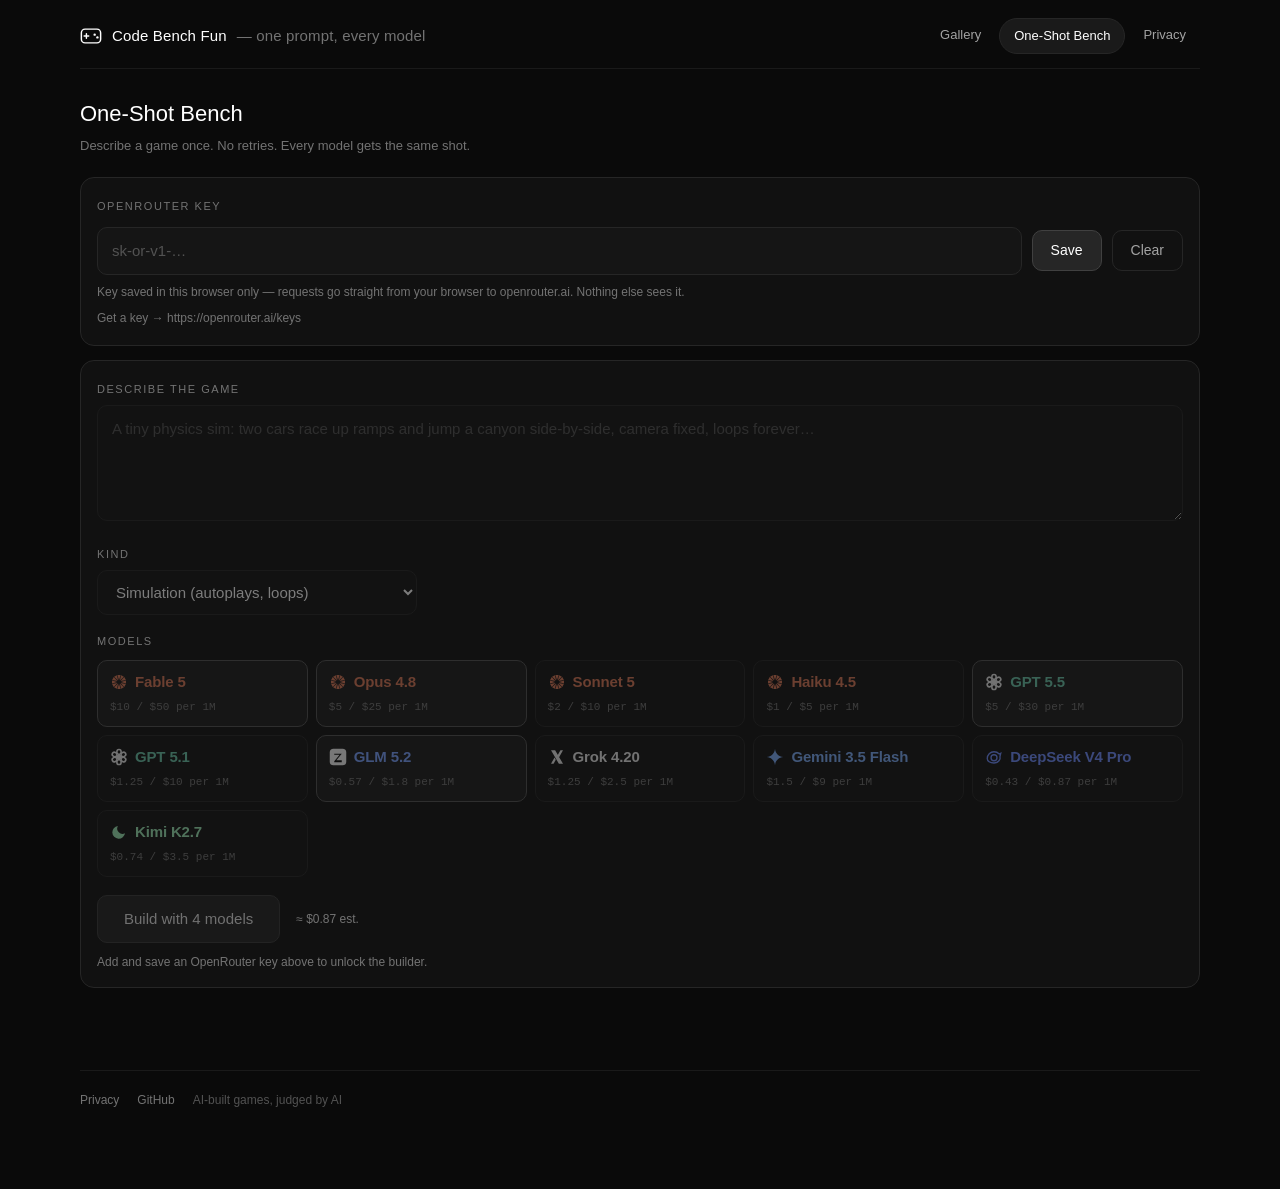
==== bench.html @ d4af56a5 "Bench page, runner, reel/viewport fit, ESC exit, cache-busting, .env.local key support Co-Authored-B" ====
<!doctype html>
<html lang="en">
<head>
<meta charset="utf-8">
<meta name="viewport" content="width=device-width, initial-scale=1">
<title>One-Shot Bench — Code Bench Fun</title>
<link rel="stylesheet" href="assets/site.css?v=3">
<style>
  /* ---------- bench.html page-specific styles ---------- */

  .page-head { margin-bottom: 22px; }
  .page-head .page-sub { margin-top: 6px; font-size: 13px; }

  .card + .card { margin-top: 14px; }

  /* key card */
  .key-row { display: flex; align-items: center; gap: 10px; flex-wrap: wrap; margin: 10px 0 8px; }
  #keyInput { flex: 1 1 260px; min-width: 200px; }
  input[type=password] {
    width: 100%; background: rgba(23,23,23,.8); border: 1px solid var(--border);
    border-radius: var(--r-sm); color: var(--t-hero); padding: 12px 14px; font: inherit;
    outline: none; transition: border-color .2s var(--ease);
  }
  input[type=password]:focus { border-color: #525252; }
  #keyPill[hidden] { display: none; }
  .key-status { font-size: 12px; margin-top: 2px; }
  .key-get { display: inline-block; margin-top: 8px; font-size: 12px; }
  .key-get:hover { color: var(--t-hero); }

  /* composer */
  #promptInput { resize: vertical; }
  .composer-row { display: flex; gap: 16px; margin: 14px 0; flex-wrap: wrap; }
  .kind-wrap { max-width: 320px; flex: 1 1 240px; }
  .kind-wrap select { margin-top: 6px; }

  .modelpicker {
    display: grid; grid-template-columns: repeat(auto-fill, minmax(180px, 1fr));
    gap: 8px; margin: 8px 0 18px;
  }
  .modelpicker.disabled .modelcard { pointer-events: none; opacity: .45; }
  .modelcard {
    display: flex; flex-direction: column; align-items: flex-start; gap: 6px;
    background: var(--card); border: 1px solid var(--border); border-radius: var(--r-sm);
    padding: 10px 12px; text-align: left; width: 100%; transition: all .2s var(--ease);
  }
  .modelcard:hover { border-color: var(--border-hi); }
  .modelcard.on { border-color: #525252; background: var(--raise); }
  .modelcard .price { font-size: 11px; color: var(--t-dim); white-space: nowrap; }

  .build-row { display: flex; align-items: center; gap: 16px; flex-wrap: wrap; margin-top: 4px; }
  .build-btn { padding: 12px 26px; font-size: 15px; }
  .est-note { font-size: 12px; }
  .key-hint { font-size: 12px; margin-top: 10px; }

  textarea:disabled, select:disabled, input:disabled { opacity: .45; }

  @keyframes shakeX {
    10%, 90% { transform: translateX(-1px); }
    20%, 80% { transform: translateX(2px); }
    30%, 50%, 70% { transform: translateX(-4px); }
    40%, 60% { transform: translateX(4px); }
  }
  .shake { animation: shakeX .4s var(--ease); }

  /* run grid extras */
  #runGrid { margin-top: 22px; }
  .panel-sub .judge { color: var(--t-hero); opacity: 0; transition: opacity .4s var(--ease); }
  .panel-sub .judge.show { opacity: 1; }
  .frame .building {
    position: absolute; inset: 0; display: flex; align-items: center; justify-content: center;
    opacity: .3; animation: pulse 1.6s ease-in-out infinite;
  }
  @keyframes pulse { 0%, 100% { opacity: .12; } 50% { opacity: .5; } }

  /* summary */
  .summary-actions { margin-top: 16px; }
  .actions-row { display: flex; gap: 10px; flex-wrap: wrap; }
  .hint-line { font-size: 12px; margin-top: 10px; }

  @media (max-width: 720px) {
    .composer-row { flex-direction: column; gap: 10px; }
    .kind-wrap { max-width: none; }
    .modelpicker { grid-template-columns: repeat(auto-fill, minmax(140px, 1fr)); }
    .key-row { flex-direction: column; align-items: stretch; }
    .build-row { flex-direction: column; align-items: flex-start; }
  }
</style>
</head>
<body>

<div class="wrap" id="wrap">
  <div id="content"></div>
</div>

<script src="assets/site.js?v=3"></script>
<script>
(function () {
  "use strict";

  document.getElementById("content").insertAdjacentHTML("beforebegin", CBF.topbar("bench.html"));

  var content = document.getElementById("content");

  var LS_KEY = "cbf_or_key";

  var SYS_PROMPT = "You are competing in a one-shot game-building benchmark. Reply with ONE complete self-contained HTML file and nothing else — no markdown fences, no commentary before or after. Hard rules: no external requests of any kind (no CDNs, fonts, images, analytics); everything inline. The file runs inside a sandboxed iframe (sandbox=\"allow-scripts\"): never use localStorage, sessionStorage, cookies, alert, prompt or confirm. Fill the whole viewport (html,body{margin:0;height:100%;overflow:hidden}) and look good in a SQUARE frame. If the request is a simulation: start automatically, run and loop forever, zero user input. If interactive: show minimal on-screen instructions and support both touch and keyboard. Push visual polish: cohesive palette, smooth motion, particles, depth — it will be judged on looks in a screen recording.";

  var JUDGE_SYS = "You are the judge of a one-shot AI game-building benchmark. Score strictly. Reply ONLY with minified JSON, no fences.";

  var JUDGE_MODEL_ID = (CBF.MODELS["opus-4.8"] && CBF.MODELS["opus-4.8"].or_id) || "anthropic/claude-opus-4.8";

  var API_URL = "https://openrouter.ai/api/v1/chat/completions";
  var REFERER = "https://ggcryptoh.github.io/code_bench_fun";

  var DEFAULT_ON = ["fable-5", "glm-5.2", "gpt-5.5", "opus-4.8"];
  var selected = new Set(DEFAULT_ON);
  var built = false;
  var runMeta = null;

  /* ---------- helpers ---------- */

  function escapeHtml(s) {
    return String(s == null ? "" : s).replace(/[&<>"']/g, function (c) {
      return { "&": "&amp;", "<": "&lt;", ">": "&gt;", '"': "&quot;", "'": "&#39;" }[c];
    });
  }

  function money(n) {
    if (n == null || isNaN(n)) return "—";
    if (Number.isInteger(n)) return "$" + n;
    return "$" + (Math.round(n * 100) / 100);
  }

  function slugify(s) {
    var out = String(s || "").toLowerCase().replace(/[^a-z0-9]+/g, "-").replace(/^-+|-+$/g, "").slice(0, 60);
    return out || "game";
  }

  function firstWords(s, n) {
    var words = String(s || "").trim().split(/\s+/).filter(Boolean);
    var head = words.slice(0, n).join(" ");
    return head || "Untitled game";
  }

  function pad2(n) { return String(n).padStart(2, "0"); }
  function yyyymmdd(d) { return "" + d.getFullYear() + pad2(d.getMonth() + 1) + pad2(d.getDate()); }

  function clampScore(n) {
    n = Number(n);
    if (!isFinite(n)) return 0;
    return Math.max(0, Math.min(10, Math.round(n)));
  }

  function hasKey() {
    var k = localStorage.getItem(LS_KEY);
    return !!(k && k.trim());
  }

  function extractHtml(raw) {
    if (!raw) return null;
    var s = raw.replace(/```html/gi, "").replace(/```/g, "");
    var lower = s.toLowerCase();
    var start = lower.indexOf("<!doctype");
    if (start === -1) start = lower.indexOf("<html");
    var end = lower.lastIndexOf("</html>");
    if (start === -1 || end === -1 || end < start) return null;
    return s.slice(start, end + 7).trim();
  }

  function authHeaders(key) {
    return {
      "Content-Type": "application/json",
      "Authorization": "Bearer " + key,
      "HTTP-Referer": REFERER,
      "X-Title": "Code Bench Fun",
    };
  }

  /* ---------- shell render ---------- */

  function renderShell() {
    content.innerHTML =
      '<div class="page-head">' +
        '<h1 class="page-title">One-Shot Bench</h1>' +
        '<div class="dim page-sub">Describe a game once. No retries. Every model gets the same shot.</div>' +
      "</div>" +

      '<div class="card" id="keyCard">' +
        '<span class="label">OpenRouter Key</span>' +
        '<div class="key-row">' +
          '<input type="password" id="keyInput" placeholder="sk-or-v1-…" autocomplete="off" spellcheck="false">' +
          '<button class="btn" id="btnKeySave">Save</button>' +
          '<button class="btn ghost" id="btnKeyClear">Clear</button>' +
          '<span class="pill" id="keyPill" hidden>saved</span>' +
        "</div>" +
        '<div class="dim key-status">Key saved in this browser only — requests go straight from your browser to openrouter.ai. Nothing else sees it.</div>' +
        '<a class="dim key-get" href="https://openrouter.ai/keys" target="_blank" rel="noopener">Get a key &rarr; https://openrouter.ai/keys</a>' +
      "</div>" +

      '<div class="card" id="composerCard">' +
        '<span class="label">Describe the game</span>' +
        '<textarea id="promptInput" rows="4" placeholder="A tiny physics sim: two cars race up ramps and jump a canyon side-by-side, camera fixed, loops forever…" style="margin-top:6px"></textarea>' +
        '<div class="composer-row">' +
          '<div class="kind-wrap">' +
            '<span class="label">Kind</span>' +
            '<select id="kindSelect">' +
              '<option value="simulation" selected>Simulation (autoplays, loops)</option>' +
              '<option value="interactive">Interactive (playable)</option>' +
            "</select>" +
          "</div>" +
        "</div>" +
        '<span class="label">Models</span>' +
        '<div class="modelpicker" id="modelPicker"></div>' +
        '<div class="build-row">' +
          '<button class="btn build-btn" id="btnBuild">Build</button>' +
          '<span class="dim est-note" id="estNote"></span>' +
        "</div>" +
        '<div class="dim key-hint" id="keyHint" hidden>Add and save an OpenRouter key above to unlock the builder.</div>' +
      "</div>" +

      '<section class="rungrid" id="runGrid"></section>' +
      '<div id="summaryWrap"></div>' +

      '<footer class="site">' +
        '<a href="privacy.html">Privacy</a>' +
        '<a href="https://github.com/GGCryptoh/code_bench_fun" target="_blank" rel="noopener">GitHub</a>' +
        '<span>AI-built games, judged by AI</span>' +
      "</footer>";

    renderModelPicker();
    updateEstimate();
    wireKey();
    wireComposer();
    syncComposer();
  }

  function renderModelPicker() {
    var wrap = document.getElementById("modelPicker");
    wrap.innerHTML = Object.keys(CBF.MODELS).map(function (key) {
      var m = CBF.MODELS[key];
      var on = selected.has(key) ? " on" : "";
      return (
        '<button type="button" class="modelcard' + on + '" data-key="' + key + '" aria-pressed="' + selected.has(key) + '">' +
          CBF.logoChip(key, 18) +
          '<span class="mono price">' + money(m.in_per_m) + " / " + money(m.out_per_m) + " per 1M</span>" +
        "</button>"
      );
    }).join("");
    wrap.addEventListener("click", function (e) {
      if (built) return;
      var btn = e.target.closest(".modelcard");
      if (!btn) return;
      var key = btn.dataset.key;
      if (selected.has(key)) selected.delete(key); else selected.add(key);
      btn.classList.toggle("on");
      btn.setAttribute("aria-pressed", selected.has(key));
      syncComposer();
      updateEstimate();
    });
  }

  function updateEstimate() {
    var el = document.getElementById("estNote");
    if (!el) return;
    var sum = 0;
    selected.forEach(function (key) {
      var m = CBF.MODELS[key];
      if (!m) return;
      sum += (m.out_per_m * 8000) / 1e6 + (m.in_per_m * 600) / 1e6;
    });
    el.textContent = "≈ $" + sum.toFixed(2) + " est.";
  }

  function wireKey() {
    var input = document.getElementById("keyInput");
    input.value = localStorage.getItem(LS_KEY) || "";
    document.getElementById("btnKeySave").addEventListener("click", function () {
      var v = input.value.trim();
      if (v) localStorage.setItem(LS_KEY, v);
      updateKeyPill();
      syncComposer();
    });
    document.getElementById("btnKeyClear").addEventListener("click", function () {
      localStorage.removeItem(LS_KEY);
      input.value = "";
      updateKeyPill();
      syncComposer();
    });
    updateKeyPill();
  }

  function updateKeyPill() {
    var pill = document.getElementById("keyPill");
    if (pill) pill.hidden = !hasKey();
  }

  function wireComposer() {
    document.getElementById("btnBuild").addEventListener("click", onBuildClick);
  }

  function syncComposer() {
    var locked = built || !hasKey();
    var promptInput = document.getElementById("promptInput");
    var kindSelect = document.getElementById("kindSelect");
    var modelPicker = document.getElementById("modelPicker");
    var buildBtn = document.getElementById("btnBuild");
    var keyHint = document.getElementById("keyHint");

    if (promptInput) promptInput.disabled = locked;
    if (kindSelect) kindSelect.disabled = locked;
    if (modelPicker) modelPicker.classList.toggle("disabled", locked);
    if (keyHint) keyHint.hidden = built || hasKey();
    if (buildBtn) {
      buildBtn.disabled = locked || selected.size === 0;
      if (!built) {
        var n = selected.size;
        buildBtn.textContent = "Build with " + n + " model" + (n === 1 ? "" : "s");
      }
    }
  }

  /* ---------- one-shot build flow ---------- */

  function onBuildClick() {
    if (built) return;
    if (!hasKey()) { syncComposer(); return; }

    var promptInput = document.getElementById("promptInput");
    var prompt = promptInput.value.trim();
    if (!prompt) {
      promptInput.classList.remove("shake");
      void promptInput.offsetWidth;
      promptInput.classList.add("shake");
      promptInput.focus();
      return;
    }
    if (selected.size === 0) return;

    var kind = document.getElementById("kindSelect").value === "interactive" ? "interactive" : "simulation";
    var key = localStorage.getItem(LS_KEY);
    var created = new Date();
    var title = firstWords(prompt, 6);
    var id = slugify(title);
    runMeta = { prompt: prompt, kind: kind, created: created, title: title, id: id };

    built = true;
    syncComposer();
    document.getElementById("btnBuild").textContent = "Building…";

    var modelKeys = Object.keys(CBF.MODELS).filter(function (k) { return selected.has(k); });
    renderRunGrid(modelKeys);

    Promise.all(modelKeys.map(function (mk, i) {
      return runModel(mk, i, prompt, kind, key, id);
    })).then(renderSummary);
  }

  function renderRunGrid(modelKeys) {
    var grid = document.getElementById("runGrid");
    grid.innerHTML = modelKeys.map(function (mk, i) {
      return (
        '<div class="panel reveal" style="animation-delay:' + (i * 60) + 'ms" data-model="' + mk + '">' +
          '<div class="panel-head">' +
            CBF.logoChip(mk, 20) +
            '<span class="cost mono" data-role="cost">$0.00</span>' +
            '<span class="bar" data-role="bar"></span>' +
          "</div>" +
          '<div class="panel-sub">' +
            '<span data-role="tok">0 tok</span>' +
            '<span data-role="elapsed">0.0s</span>' +
            '<span data-role="status">queued</span>' +
            '<span class="judge" data-role="judge"></span>' +
          "</div>" +
          '<div class="frame" data-role="frame">' +
            '<div class="building" data-role="placeholder">' + CBF.logoChip(mk, 40) + "</div>" +
          "</div>" +
        "</div>"
      );
    }).join("");
  }

  async function runModel(modelKey, idx, prompt, kind, apiKey, id) {
    var m = CBF.MODELS[modelKey];
    var panel = content.querySelector('.panel[data-model="' + modelKey + '"]');
    var els = {
      cost: panel.querySelector('[data-role="cost"]'),
      bar: panel.querySelector('[data-role="bar"]'),
      status: panel.querySelector('[data-role="status"]'),
      tok: panel.querySelector('[data-role="tok"]'),
      elapsed: panel.querySelector('[data-role="elapsed"]'),
      judge: panel.querySelector('[data-role="judge"]'),
      frame: panel.querySelector('[data-role="frame"]'),
    };

    var promptEstimate = (SYS_PROMPT + prompt).length / 4;
    var startTs = performance.now();
    var elapsedTimer = setInterval(function () {
      els.elapsed.textContent = ((performance.now() - startTs) / 1000).toFixed(1) + "s";
    }, 150);

    els.status.textContent = "streaming";

    var timeline = [];
    var lastSampleAt = 0;

    function onDelta(acc) {
      var tokEst = acc.length / 4;
      var elapsedMs = performance.now() - startTs;
      if (elapsedMs - lastSampleAt >= 400) {
        timeline.push([Math.round(elapsedMs), Math.round(tokEst)]);
        lastSampleAt = elapsedMs;
      }
      var estCost = (m.in_per_m * promptEstimate) / 1e6 + (m.out_per_m * tokEst) / 1e6;
      els.cost.textContent = CBF.fmtUSD(estCost);
      els.tok.textContent = CBF.fmtTok(tokEst) + " tok";
      var pct = Math.min(96, (tokEst / 8000) * 100);
      els.bar.style.width = pct.toFixed(1) + "%";
    }

    var build = {
      model_key: modelKey,
      provider: "openrouter",
      provider_model_id: m.or_id,
      file: null,
      ok: false,
      error: null,
      ms: 0,
      turns: 1,
      input_tokens: 0,
      output_tokens: 0,
      cost_usd: 0,
      tps: 0,
      timeline: null,
      judge: null,
    };

    try {
      var res = await fetch(API_URL, {
        method: "POST",
        headers: authHeaders(apiKey),
        body: JSON.stringify({
          model: m.or_id,
          stream: true,
          stream_options: { include_usage: true },
          usage: { include: true },
          max_tokens: 32000,
          messages: [
            { role: "system", content: SYS_PROMPT },
            { role: "user", content: prompt },
          ],
        }),
      });

      if (!res.ok) {
        var errText = "";
        try { errText = (await res.text()).slice(0, 300); } catch (e2) { /* ignore */ }
        throw new Error("HTTP " + res.status + (errText ? ": " + errText : ""));
      }

      var reader = res.body.getReader();
      var decoder = new TextDecoder();
      var buf = "";
      var acc = "";
      var usage = null;

      while (true) {
        var chunk = await reader.read();
        if (chunk.done) break;
        buf += decoder.decode(chunk.value, { stream: true });
        var lines = buf.split("\n");
        buf = lines.pop();
        for (var li = 0; li < lines.length; li++) {
          var line = lines[li].trim();
          if (line.indexOf("data:") !== 0) continue;
          var data = line.slice(5).trim();
          if (data === "[DONE]") continue;
          var obj;
          try { obj = JSON.parse(data); } catch (e3) { continue; }
          if (obj.usage) usage = obj.usage;
          var choice = obj.choices && obj.choices[0];
          if (choice && choice.delta && typeof choice.delta.content === "string" && choice.delta.content) {
            acc += choice.delta.content;
            onDelta(acc);
          }
        }
      }

      clearInterval(elapsedTimer);
      var ms = Math.round(performance.now() - startTs);
      els.elapsed.textContent = (ms / 1000).toFixed(1) + "s";
      els.status.textContent = "done";
      els.bar.style.width = "100%";

      var html = extractHtml(acc);
      if (!html) throw new Error("No HTML found in model output");

      var inputTok = usage && usage.prompt_tokens != null ? usage.prompt_tokens : Math.round(promptEstimate);
      var outputTok = usage && usage.completion_tokens != null ? usage.completion_tokens : Math.round(acc.length / 4);
      var cost = usage && usage.cost != null ? usage.cost : ((inputTok * m.in_per_m) + (outputTok * m.out_per_m)) / 1e6;

      timeline.push([ms, outputTok]);

      build.ok = true;
      build.ms = ms;
      build.input_tokens = inputTok;
      build.output_tokens = outputTok;
      build.cost_usd = Math.round(cost * 1e6) / 1e6;
      build.tps = ms > 0 ? Math.round((outputTok / (ms / 1000)) * 10) / 10 : 0;
      build.timeline = timeline;
      build.html = html;
      build.file = "games/" + id + "/" + modelKey + ".html";

      els.cost.textContent = CBF.fmtUSD(build.cost_usd);
      els.tok.textContent = CBF.fmtTok(outputTok) + " tok";

      els.frame.innerHTML = "";
      var iframe = document.createElement("iframe");
      iframe.setAttribute("sandbox", "allow-scripts");
      els.frame.appendChild(iframe);
      iframe.srcdoc = html;

      /* ---- judge: fires as soon as THIS build is ready, doesn't wait on the others ---- */
      els.status.textContent = "judging";
      try {
        var judge = await judgeBuild(prompt, kind, html, apiKey);
        build.judge = judge;
        els.status.textContent = "judged";
        els.judge.textContent = "★ " + judge.score.toFixed(1);
        els.judge.title = judge.verdict || "";
        els.judge.classList.add("show");
      } catch (eJudge) {
        els.status.textContent = "judge failed";
      }
    } catch (err) {
      clearInterval(elapsedTimer);
      var ms2 = Math.round(performance.now() - startTs);
      els.elapsed.textContent = (ms2 / 1000).toFixed(1) + "s";
      els.status.textContent = "failed";
      els.bar.style.width = "0%";
      build.ok = false;
      build.error = (err && err.message) || String(err);
      build.ms = ms2;
      build.file = null;
      var name = (CBF.MODELS[modelKey] && CBF.MODELS[modelKey].name) || modelKey;
      els.frame.innerHTML = '<div class="fail">' + escapeHtml(name) + " failed: " + escapeHtml(build.error) + "</div>";
    }

    return build;
  }

  async function judgeBuild(prompt, kind, html, apiKey) {
    var userMsg =
      "GAME PROMPT:\n" + prompt +
      "\n\nKIND: " + kind +
      "\n\nHTML SOURCE:\n" + html +
      "\n\nScore integers 0-10: works (will it actually run and animate as intended — inspect the code for bugs), fidelity (does what was asked), polish (visual quality/motion/detail), creativity (flair beyond the ask). JSON shape: {\"works\":n,\"fidelity\":n,\"polish\":n,\"creativity\":n,\"verdict\":\"<=90 chars\"}";

    var res = await fetch(API_URL, {
      method: "POST",
      headers: authHeaders(apiKey),
      body: JSON.stringify({
        model: JUDGE_MODEL_ID,
        stream: false,
        messages: [
          { role: "system", content: JUDGE_SYS },
          { role: "user", content: userMsg },
        ],
      }),
    });

    if (!res.ok) throw new Error("judge HTTP " + res.status);
    var data = await res.json();
    var text = data && data.choices && data.choices[0] && data.choices[0].message && data.choices[0].message.content;
    if (!text) throw new Error("empty judge response");

    var first = text.indexOf("{");
    var last = text.lastIndexOf("}");
    if (first === -1 || last === -1 || last < first) throw new Error("no JSON in judge response");
    var parsed = JSON.parse(text.slice(first, last + 1));

    var works = clampScore(parsed.works);
    var fidelity = clampScore(parsed.fidelity);
    var polish = clampScore(parsed.polish);
    var creativity = clampScore(parsed.creativity);
    var score = Math.round((works * 0.35 + fidelity * 0.3 + polish * 0.25 + creativity * 0.1) * 10) / 10;

    return {
      works: works, fidelity: fidelity, polish: polish, creativity: creativity,
      score: score, verdict: String(parsed.verdict || "").slice(0, 200),
    };
  }

  /* ---------- summary + download ---------- */

  function renderSummary(builds) {
    var totalCost = builds.reduce(function (s, b) { return s + (b.cost_usd || 0); }, 0);
    var maxMs = builds.reduce(function (mx, b) { return Math.max(mx, b.ms || 0); }, 0);
    var totalOutTok = builds.reduce(function (s, b) { return s + (b.output_tokens || 0); }, 0);

    var winnerKey = null, winnerScore = -1;
    builds.forEach(function (b) {
      if (b.ok && b.judge && typeof b.judge.score === "number" && b.judge.score > winnerScore) {
        winnerScore = b.judge.score;
        winnerKey = b.model_key;
      }
    });

    var filename = "cbf-run-" + runMeta.id + "-" + yyyymmdd(runMeta.created) + ".json";

    var html =
      '<section class="stat-strip">' +
        '<div class="card stat-tile"><span class="hero-num">' + CBF.fmtUSD(totalCost) + '</span><span class="label">Total cost</span></div>' +
        '<div class="card stat-tile"><span class="hero-num mono">' + CBF.fmtMs(maxMs) + '</span><span class="label">Wall time</span></div>' +
        '<div class="card stat-tile"><span class="hero-num mono">' + CBF.fmtTok(totalOutTok) + '</span><span class="label">Output tokens</span></div>' +
        '<div class="card stat-tile"><span class="hero-num" style="font-size:20px">' + (winnerKey ? CBF.logoChip(winnerKey, 18) : "—") + '</span><span class="label">Winner</span></div>' +
      "</section>" +
      '<div class="card summary-actions">' +
        '<div class="actions-row">' +
          '<button class="btn" id="btnDownload">Download run bundle</button>' +
          '<button class="btn ghost" id="btnNew">New bench</button>' +
        "</div>" +
        '<div class="dim hint-line">Add it to the gallery: node runner/import.mjs ' + escapeHtml(filename) + "</div>" +
      "</div>";

    document.getElementById("summaryWrap").innerHTML = html;

    document.getElementById("btnDownload").addEventListener("click", function () {
      downloadBundle(builds, filename);
    });
    document.getElementById("btnNew").addEventListener("click", function () {
      location.reload();
    });
  }

  function downloadBundle(builds, filename) {
    var bundle = {
      id: runMeta.id,
      title: runMeta.title,
      prompt: runMeta.prompt,
      system_prompt: SYS_PROMPT,
      kind: runMeta.kind,
      created: runMeta.created.toISOString(),
      judge: { model_key: "opus-4.8", provider: "openrouter" },
      builds: builds.map(function (b) {
        var out = {
          model_key: b.model_key,
          provider: b.provider,
          provider_model_id: b.provider_model_id,
          file: b.ok ? b.file : null,
          ok: b.ok,
          error: b.error,
          ms: b.ms,
          turns: b.turns,
          input_tokens: b.input_tokens,
          output_tokens: b.output_tokens,
          cost_usd: b.cost_usd,
          tps: b.tps,
          timeline: b.timeline,
          judge: b.judge,
        };
        if (b.ok && b.html) out.html = b.html;
        return out;
      }),
    };

    var blob = new Blob([JSON.stringify(bundle, null, 2)], { type: "application/json" });
    var url = URL.createObjectURL(blob);
    var a = document.createElement("a");
    a.href = url;
    a.download = filename;
    document.body.appendChild(a);
    a.click();
    document.body.removeChild(a);
    setTimeout(function () { URL.revokeObjectURL(url); }, 1000);
  }

  renderShell();
})();
</script>
</body>
</html>
---- assets/site.css ----
/* Code Bench Fun — shared design system (dark, data-forward, monochrome chrome; brand color only on model logos) */

:root {
  --bg: #0a0a0a;
  --card: rgba(23, 23, 23, .6);
  --card-solid: #171717;
  --raise: rgba(38, 38, 38, .6);
  --border: #262626;
  --border-hi: #404040;
  --t-hero: #ffffff;
  --t-body: #d4d4d4;
  --t-mute: #a3a3a3;
  --t-dim: #737373;
  --t-ghost: #525252;
  --mono: ui-monospace, "SF Mono", SFMono-Regular, Menlo, monospace;
  --sans: -apple-system, BlinkMacSystemFont, "Segoe UI", Inter, Roboto, sans-serif;
  --r-sm: 10px; --r-md: 14px; --r-lg: 18px;
  --ease: cubic-bezier(.25, .46, .45, .94);
}

* { box-sizing: border-box; }
html, body { margin: 0; padding: 0; }
body {
  background: var(--bg);
  color: var(--t-body);
  font-family: var(--sans);
  font-size: 15px;
  line-height: 1.5;
  -webkit-font-smoothing: antialiased;
  min-height: 100vh;
}
a { color: inherit; text-decoration: none; }
button { font: inherit; cursor: pointer; }

.wrap { max-width: 1160px; margin: 0 auto; padding: 0 20px 80px; }

/* ---------- top bar ---------- */
.topbar {
  display: flex; align-items: center; gap: 14px;
  padding: 18px 0 14px;
  border-bottom: 1px solid rgba(38,38,38,.6);
  margin-bottom: 28px;
}
.brand { display: flex; align-items: center; gap: 10px; color: var(--t-hero); font-weight: 500; letter-spacing: .01em; }
.brand svg { display: block; }
.brand .sub { color: var(--t-dim); font-weight: 400; }
.topbar nav { margin-left: auto; display: flex; gap: 4px; }
.topbar nav a {
  padding: 7px 14px; border-radius: 999px; color: var(--t-mute);
  font-size: 13px; transition: all .2s var(--ease);
}
.topbar nav a:hover { color: var(--t-hero); background: var(--raise); }
.topbar nav a.on { color: var(--t-hero); background: var(--raise); border: 1px solid var(--border); }

/* ---------- typography ---------- */
.label { font-size: 11px; text-transform: uppercase; letter-spacing: .14em; color: var(--t-dim); font-weight: 500; }
.hero-num { font-size: 40px; font-weight: 300; letter-spacing: -.02em; color: var(--t-hero); font-variant-numeric: tabular-nums; }
.page-title { font-size: 22px; font-weight: 300; color: var(--t-hero); margin: 0; }
h1, h2, h3 { font-weight: 300; color: var(--t-hero); }
.mono { font-family: var(--mono); font-variant-numeric: tabular-nums; }
.dim { color: var(--t-dim); } .mute { color: var(--t-mute); }

/* ---------- cards / tiles ---------- */
.card {
  background: var(--card); border: 1px solid var(--border);
  border-radius: var(--r-md); padding: 16px;
  transition: border-color .2s var(--ease), background .2s var(--ease), transform .2s var(--ease);
}
.card:hover { border-color: var(--border-hi); }
a.card:hover { transform: scale(1.005); }

.stat-strip { display: grid; grid-template-columns: repeat(auto-fit, minmax(130px, 1fr)); gap: 12px; margin-bottom: 28px; }
.stat-tile { text-align: center; padding: 18px 10px 14px; }
.stat-tile .hero-num { font-size: 30px; display: block; }
.stat-tile .label { margin-top: 4px; display: block; }

/* model chip: logo + name in brand color */
.chip { display: inline-flex; align-items: center; gap: 7px; font-weight: 600; font-size: 15px; letter-spacing: -.01em; }
.chip svg { display: block; flex: none; }

.pill {
  display: inline-block; padding: 2px 10px; border-radius: 999px;
  background: #262626; border: 1px solid #333; color: var(--t-mute);
  font-size: 10px; text-transform: uppercase; letter-spacing: .1em; font-weight: 600;
}

.btn {
  background: #262626; border: 1px solid #404040; color: var(--t-hero);
  border-radius: var(--r-sm); padding: 9px 18px; font-size: 14px;
  transition: all .2s var(--ease);
}
.btn:hover { background: #333; border-color: #525252; }
.btn.ghost { background: transparent; border-color: var(--border); color: var(--t-mute); }
.btn.ghost:hover { color: var(--t-hero); border-color: var(--border-hi); }
.btn:disabled { opacity: .4; cursor: default; }

input[type=text], textarea, select {
  width: 100%; background: rgba(23,23,23,.8); border: 1px solid var(--border);
  border-radius: var(--r-sm); color: var(--t-hero); padding: 12px 14px; font: inherit;
  outline: none; transition: border-color .2s var(--ease);
}
input[type=text]:focus, textarea:focus { border-color: #525252; }
::placeholder { color: var(--t-ghost); }

/* ---------- run grid (the show) ---------- */
.rungrid {
  display: grid; gap: 12px;
  grid-template-columns: repeat(auto-fill, minmax(min(430px, 100%), 1fr));
}
.panel {
  background: var(--card-solid); border: 1px solid var(--border);
  border-radius: var(--r-md); overflow: hidden;
  display: flex; flex-direction: column;
}
.panel-head {
  display: flex; align-items: center; justify-content: space-between;
  padding: 10px 14px; position: relative; min-height: 46px;
}
.panel-head .cost { font-size: 22px; font-weight: 500; color: var(--t-hero); font-variant-numeric: tabular-nums; letter-spacing: -.01em; }
.panel-head .bar {
  position: absolute; left: 0; bottom: 0; height: 2px; width: 0%;
  background: rgba(255,255,255,.35);
}
.panel-sub {
  display: flex; gap: 14px; padding: 0 14px 8px;
  font-size: 11px; color: var(--t-dim); font-family: var(--mono); font-variant-numeric: tabular-nums;
}
.panel .frame { position: relative; aspect-ratio: 1 / 1; background: #000; }
.panel .frame iframe { position: absolute; inset: 0; width: 100%; height: 100%; border: 0; display: block; }
.panel .frame .fail {
  position: absolute; inset: 0; display: flex; align-items: center; justify-content: center;
  color: var(--t-ghost); font-size: 13px; text-align: center; padding: 20px;
}

/* reel mode: pure square grid for screen recording — always fits the viewport */
body.reel { overflow: hidden; }
body.reel .wrap {
  max-width: none; padding: 0; height: 100vh; height: 100dvh;
  display: flex; flex-direction: column; align-items: center; justify-content: center;
}
body.reel .topbar, body.reel .no-reel { display: none !important; }
body.reel .rungrid {
  /* panel side: whichever is tighter — half the width, or half the height minus header chrome */
  --reel-side: min(calc((100vw - 24px) / 2), calc((100dvh - 64px - 24px) / 2 - 42px));
  grid-template-columns: repeat(2, var(--reel-side)) !important;
  justify-content: center; align-content: center;
  gap: 8px; padding: 8px; width: auto;
}
body.reel .panel-head { min-height: 42px; padding: 7px 12px; }
body.reel .panel-head .cost { font-size: 19px; }
body.reel .panel-sub { display: none; }
.reel-foot { display: none; }
body.reel .reel-foot {
  display: flex; align-items: center; justify-content: center; gap: 10px;
  padding: 14px 0 18px; color: var(--t-hero); font-size: 17px; font-weight: 500;
}

/* ---------- gallery ---------- */
.gallery { display: grid; gap: 16px; grid-template-columns: repeat(auto-fill, minmax(min(330px, 100%), 1fr)); }
.gcard { display: flex; flex-direction: column; overflow: hidden; padding: 0; }
.gcard .cover { position: relative; aspect-ratio: 16 / 10; background: #000; overflow: hidden; }
.gcard .cover iframe { width: 200%; height: 200%; transform: scale(.5); transform-origin: 0 0; border: 0; pointer-events: none; }
.gcard .meta { padding: 14px 16px 16px; display: flex; flex-direction: column; gap: 10px; }
.gcard .title { color: var(--t-hero); font-size: 16px; font-weight: 400; }
.gcard .row { display: flex; align-items: center; gap: 12px; flex-wrap: wrap; }
.gcard .nums { display: flex; gap: 16px; font-size: 12px; color: var(--t-dim); font-family: var(--mono); font-variant-numeric: tabular-nums; }

/* ---------- tables ---------- */
table.stats { width: 100%; border-collapse: collapse; font-variant-numeric: tabular-nums; }
table.stats th { text-align: right; font-size: 11px; text-transform: uppercase; letter-spacing: .12em; color: var(--t-dim); font-weight: 500; padding: 10px 12px; border-bottom: 1px solid var(--border); }
table.stats th:first-child, table.stats td:first-child { text-align: left; }
table.stats td { text-align: right; padding: 12px; border-bottom: 1px solid rgba(38,38,38,.5); font-family: var(--mono); font-size: 13px; color: var(--t-body); }
table.stats tr:last-child td { border-bottom: 0; }
table.stats td.best { color: var(--t-hero); }

/* ---------- reveal animation ---------- */
.reveal { opacity: 0; transform: translateY(14px); animation: rise .45s var(--ease) forwards; }
@keyframes rise { to { opacity: 1; transform: none; } }

/* scroll edge fade */
.fade-b { position: relative; }
.fade-b::after { content: ""; pointer-events: none; position: absolute; left: 0; right: 0; bottom: 0; height: 48px; background: linear-gradient(to top, var(--bg), transparent); }

footer.site {
  margin-top: 60px; padding-top: 20px; border-top: 1px solid rgba(38,38,38,.6);
  display: flex; gap: 18px; align-items: center; font-size: 12px; color: var(--t-ghost);
}
footer.site a { color: var(--t-dim); }
footer.site a:hover { color: var(--t-hero); }

@media (max-width: 720px) {
  .wrap { padding: 0 10px 60px; }
  .rungrid { grid-template-columns: 1fr 1fr; gap: 8px; }
  .panel-head { padding: 8px 10px; min-height: 40px; }
  .panel-head .cost { font-size: 17px; }
  .chip { font-size: 13px; gap: 5px; }
  .chip svg { width: 16px; height: 16px; }
  .panel-sub { font-size: 10px; gap: 10px; padding: 0 10px 6px; }
  .stat-tile .hero-num { font-size: 22px; }
  .topbar nav a { padding: 6px 10px; font-size: 12px; }
}
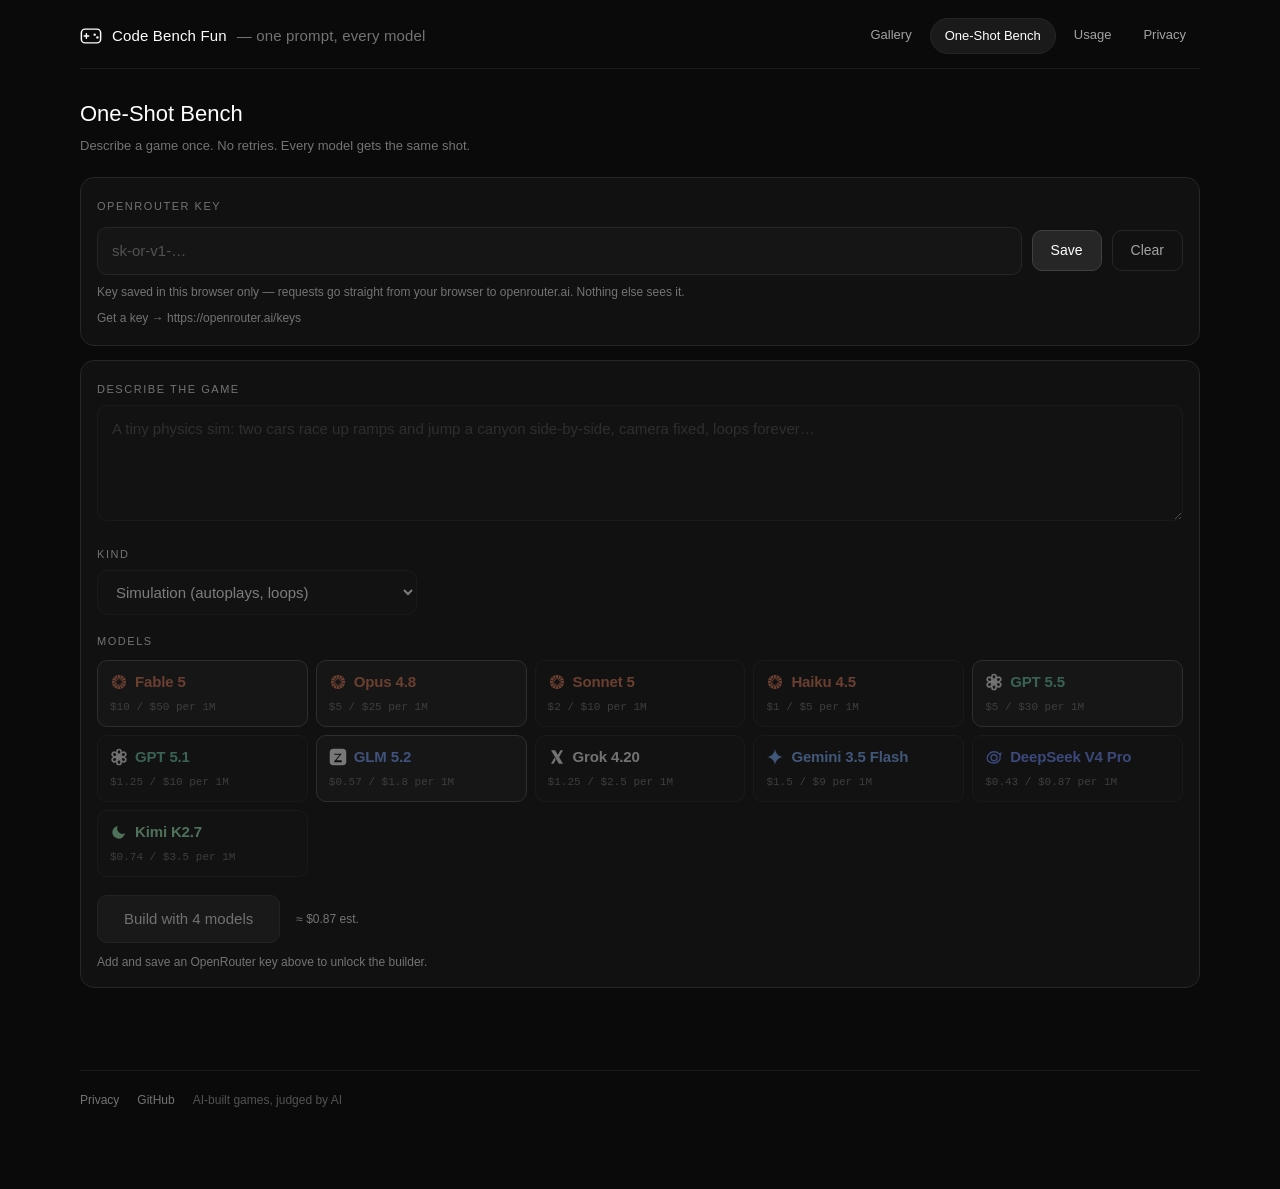
==== commit 1580b8eb: "Usage page, nav entry, .env.local auto-key on localhost bench Co-Authored-By: Claude Fable 5 <norepl" ====
--- a/bench.html
+++ b/bench.html
@@ -151,9 +151,37 @@
     return Math.max(0, Math.min(10, Math.round(n)));
   }
 
+  var envKey = null; // auto-loaded from .env.local when running on localhost
+
+  function getKey() {
+    var k = localStorage.getItem(LS_KEY);
+    return (k && k.trim()) || envKey;
+  }
+
   function hasKey() {
-    var k = localStorage.getItem(LS_KEY);
-    return !!(k && k.trim());
+    return !!getKey();
+  }
+
+  // On localhost, the repo's gitignored .env.local is served by the dev server —
+  // pick the key up automatically so there's nothing to paste. Never runs in production.
+  function tryEnvLocalKey() {
+    if (!/^(localhost|127\.0\.0\.1|\[::1\])$/.test(location.hostname)) return;
+    fetch(".env.local", { cache: "no-store" }).then(function (r) {
+      return r.ok ? r.text() : "";
+    }).then(function (txt) {
+      var m = txt && txt.match(/^\s*(?:export\s+)?OPENROUTER_API_KEY\s*=\s*["']?([^\s"'#]+)/m);
+      if (!m || !m[1]) return;
+      envKey = m[1];
+      updateKeyPill();
+      var saved = localStorage.getItem(LS_KEY);
+      if (!saved || !saved.trim()) {
+        var input = document.getElementById("keyInput");
+        if (input && !input.value) input.placeholder = "using key from .env.local";
+        var status = document.querySelector(".key-status");
+        if (status) status.textContent = "Using the OpenRouter key from this repo's .env.local (localhost only). Paste a key above to override — it stays in this browser and goes only to openrouter.ai.";
+      }
+      syncComposer();
+    }).catch(function () { /* no .env.local — manual entry */ });
   }
 
   function extractHtml(raw) {
@@ -232,6 +260,7 @@
     wireKey();
     wireComposer();
     syncComposer();
+    tryEnvLocalKey();
   }
 
   function renderModelPicker() {
@@ -291,7 +320,11 @@
 
   function updateKeyPill() {
     var pill = document.getElementById("keyPill");
-    if (pill) pill.hidden = !hasKey();
+    if (!pill) return;
+    var saved = localStorage.getItem(LS_KEY);
+    if (saved && saved.trim()) { pill.textContent = "saved"; pill.hidden = false; }
+    else if (envKey) { pill.textContent = ".env.local"; pill.hidden = false; }
+    else { pill.hidden = true; }
   }
 
   function wireComposer() {
@@ -337,7 +370,7 @@
     if (selected.size === 0) return;
 
     var kind = document.getElementById("kindSelect").value === "interactive" ? "interactive" : "simulation";
-    var key = localStorage.getItem(LS_KEY);
+    var key = getKey();
     var created = new Date();
     var title = firstWords(prompt, 6);
     var id = slugify(title);
